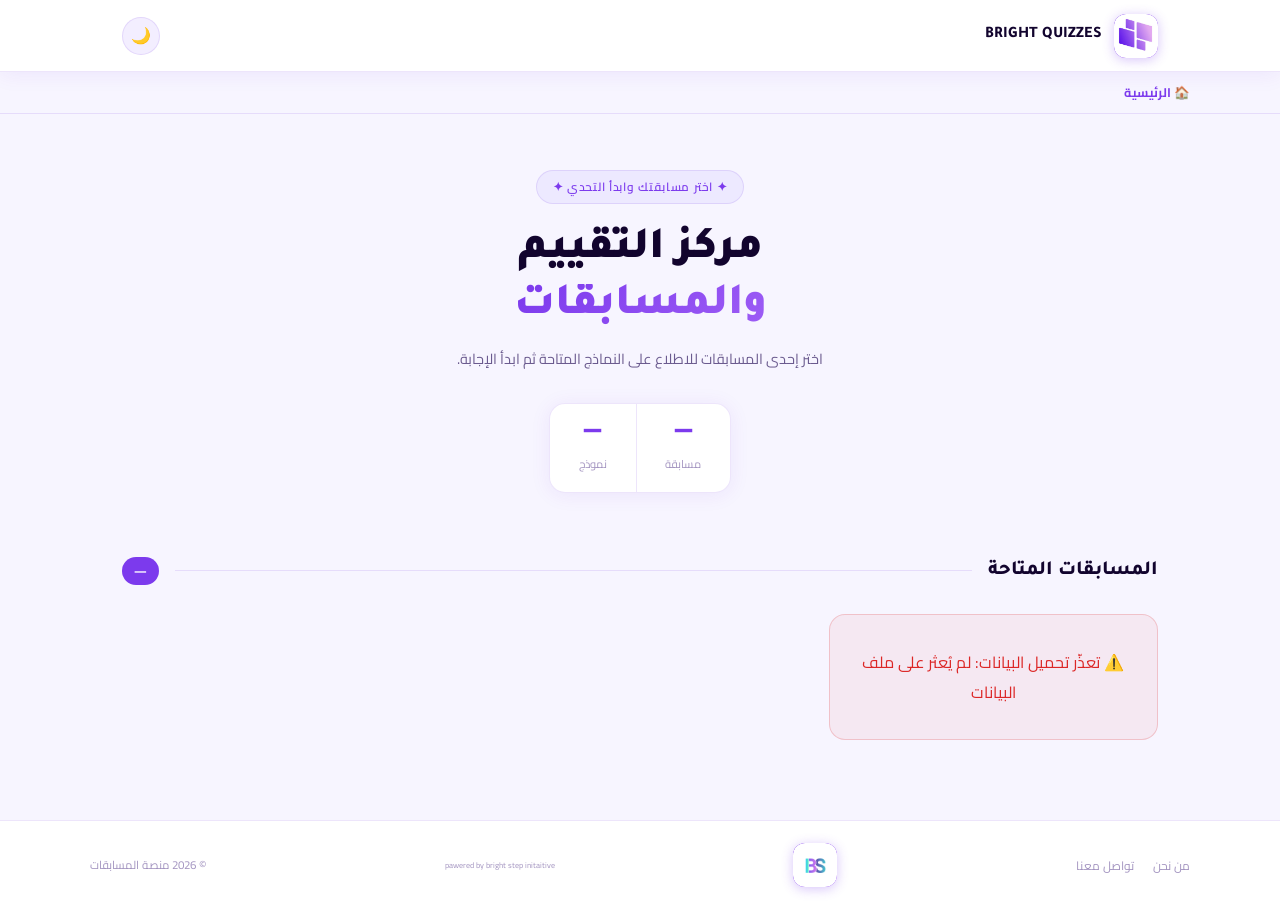
==== index.html @ 344b1417 "Add files via upload" ====
<!DOCTYPE html>
<html lang="ar" dir="rtl" data-theme="light">
<head>
<meta charset="UTF-8">
<meta name="viewport" content="width=device-width, initial-scale=1.0">
<title>منصة المسابقات</title>
<link rel="stylesheet" href="shared.css">
</head>
<body>

<!-- HEADER -->
<header>
  <div class="header-inner">
    <a class="logo-link" href="index.html">
      <div class="logo-img">
        <img src="logo.jpeg" alt="شعار" onerror="this.style.display='none';this.parentElement.textContent='🏆'">
      </div>
      <div class="logo-text">
        <span class="logo-name">BRIGHT QUIZZES</span>
      </div>
    </a>
    <div class="header-actions">
      <button class="theme-btn" id="theme-btn" title="تبديل الوضع">🌙</button>
    </div>
  </div>
</header>

<!-- BREADCRUMB -->
<div class="breadcrumb">
  <div class="breadcrumb-inner">
    <div id="breadcrumb-inner">
      <span class="bc-cur">🏠 الرئيسية</span>
    </div>
  </div>
</div>

<!-- HERO -->
<div class="page-wrap">
  <div class="hero">
    <div class="hero-label">✦ اختر مسابقتك وابدأ التحدي ✦</div>
    <h1>مركز التقييم<br><em>والمسابقات</em></h1>
    <p class="hero-desc">اختر إحدى المسابقات للاطلاع على النماذج المتاحة ثم ابدأ الإجابة.</p>
    <div class="hero-stats" id="hero-stats">
      <div class="stat-item"><span class="stat-num" id="stat-comps">—</span><span class="stat-lbl">مسابقة</span></div>
      <div class="stat-item"><span class="stat-num" id="stat-forms">—</span><span class="stat-lbl">نموذج</span></div>
    </div>
  </div>

  <!-- COMPETITIONS -->
  <div class="container">
    <div class="section-head">
      <h2>المسابقات المتاحة</h2>
      <div class="section-line"></div>
      <div class="section-badge" id="comps-badge">—</div>
    </div>
    <div class="comps-grid" id="comps-grid">
      <div class="loading-screen">
        <div class="spinner"></div>
        <span>جاري التحميل...</span>
      </div>
    </div>
  </div>
</div>

<!-- FOOTER -->
<footer>
  <div class="footer-inner">
    <div class="footer-links">
      <a href="#">من نحن</a>
      <a href="#">تواصل معنا</a>
    </div>
      <div class="logo-img">
        <img src="logo2.jpeg" alt="شعار" onerror="this.style.display='none';this.parentElement.textContent='🏆'">
      </div>
      <a href="#" style="font-size:0.5rem;color:var(--text-muted);
  text-decoration:none;transition:color var(--transition);">pawered by bright step initaitive</a>
    <div class="footer-copy">© 2026 منصة المسابقات</div>
  </div>
</footer>

<script src="shared.js"></script>
<script>
const LETTERS = ['أ','ب','ج','د','هـ'];

async function init() {
  try {
    const data = await loadMeta();
    const comps = data.competitions;

    // Stats
    const totalForms = comps.reduce((s, c) => s + c.forms.length, 0);
    document.getElementById('stat-comps').textContent = comps.length;
    document.getElementById('stat-forms').textContent = totalForms;
    document.getElementById('comps-badge').textContent = comps.length + ' مسابقات';

    // Cards
    const grid = document.getElementById('comps-grid');
    grid.innerHTML = comps.map(comp => {
      const totalQ = comp.forms.reduce((s, f) => s + f.count, 0);
      return `
        <div class="comp-card" onclick="location.href='competition.html?id=${comp.id}'">
          <div class="comp-card-banner">${comp.emoji}</div>
          <div class="comp-card-body">
            <div class="comp-card-tag">مسابقة ${comp.id}</div>
            <div class="comp-card-title">${comp.title}</div>
            <div class="comp-card-desc">${comp.desc}</div>
            <div class="comp-card-footer">
              <div class="comp-card-meta">
                <span class="meta-chip">📄 ${comp.forms.length} نماذج</span>
                <span class="meta-chip">❓ ${totalQ} سؤال</span>
                <span class="meta-chip">⚡ ${comp.level}</span>
              </div>
              <div class="comp-card-arrow">←</div>
            </div>
          </div>
        </div>`;
    }).join('');

  } catch(e) {
    document.getElementById('comps-grid').innerHTML =
      `<div class="error-box">⚠️ تعذّر تحميل البيانات: ${e.message}</div>`;
  }
}

init();
</script>
</body>
</html>
---- shared.css ----
@import url('https://fonts.googleapis.com/css2?family=Cairo:wght@300;400;600;700;900&family=Tajawal:wght@300;400;500;700;800;900&display=swap');

/* ─── THEME TOKENS ─────────────────────────────── */
:root {
  --bg:           #f7f5ff;
  --bg-2:         #ffffff;
  --surface:      #ffffff;
  --surface-2:    #f3eeff;
  --border:       rgba(109,40,217,0.12);
  --border-hover: rgba(109,40,217,0.35);
  --text:         #12042e;
  --text-soft:    #6b5b8f;
  --text-muted:   #a394c0;
  --purple:       #7c3aed;
  --purple-2:     #9d5cf5;
  --purple-pale:  #ede9ff;
  --gold:         #d97706;
  --green:        #059669;
  --red:          #dc2626;
  --shadow:       0 2px 20px rgba(109,40,217,0.08);
  --shadow-lg:    0 8px 40px rgba(109,40,217,0.16);
  --radius:       16px;
  --radius-sm:    10px;
  --transition:   0.22s ease;
}

[data-theme="dark"] {
  --bg:           #0c041a;
  --bg-2:         #120529;
  --surface:      rgba(255,255,255,0.03);
  --surface-2:    rgba(124,58,237,0.08);
  --border:       rgba(124,58,237,0.18);
  --border-hover: rgba(167,139,250,0.5);
  --text:         #f0eaff;
  --text-soft:    #9d82cc;
  --text-muted:   #5e4d7a;
  --purple:       #a855f7;
  --purple-2:     #c084fc;
  --purple-pale:  rgba(167,139,250,0.12);
  --gold:         #f5c842;
  --green:        #34d399;
  --red:          #fb7185;
  --shadow:       0 2px 20px rgba(0,0,0,0.4);
  --shadow-lg:    0 8px 40px rgba(0,0,0,0.5);
}

/* ─── RESET ─────────────────────────────────────── */
*,*::before,*::after{box-sizing:border-box;margin:0;padding:0}
html{scroll-behavior:smooth}
body{
  font-family:'Cairo',sans-serif;
  background:var(--bg);
  color:var(--text);
  min-height:100vh;
  transition:background var(--transition),color var(--transition);
  direction:rtl;
}

/* ─── HEADER ─────────────────────────────────────── */
header{
  background:var(--bg-2);
  border-bottom:1px solid var(--border);
  box-shadow:var(--shadow);
  position:sticky;top:0;z-index:100;
  transition:background var(--transition),box-shadow var(--transition);
}
.header-inner{
  max-width:1100px;margin:0 auto;
  display:flex;align-items:center;justify-content:space-between;
  gap:1.5rem;padding:0.85rem 2rem;
}
.logo-link{
  display:flex;align-items:center;gap:0.75rem;
  text-decoration:none;cursor:pointer;flex-shrink:0;
}
.logo-img{
  width:44px;height:44px;border-radius:12px;overflow:hidden;
  display:flex;align-items:center;justify-content:center;
  background:linear-gradient(135deg,var(--purple),var(--purple-2));
  box-shadow:0 2px 12px rgba(124,58,237,0.3);
}
.logo-img img{width:100%;height:100%;object-fit:cover;border-radius:12px;}
.logo-text{display:flex;flex-direction:column;line-height:1.2;}
.logo-name{font-family:'Tajawal',sans-serif;font-size:1rem;font-weight:800;color:var(--text);}
.logo-sub{font-size:0.67rem;color:var(--text-muted);letter-spacing:0.05em;}

.header-actions{display:flex;align-items:center;gap:0.75rem;}

/* theme toggle */
.theme-btn{
  width:38px;height:38px;border-radius:50%;
  background:var(--surface-2);border:1px solid var(--border);
  display:flex;align-items:center;justify-content:center;
  cursor:pointer;font-size:1rem;
  transition:all var(--transition);
  color:var(--text-soft);
}
.theme-btn:hover{border-color:var(--purple);color:var(--purple);transform:scale(1.08);}

/* ─── BREADCRUMB ─────────────────────────────────── */
.breadcrumb{
  background:var(--bg);
  border-bottom:1px solid var(--border);
  padding:0.55rem 2rem;
  transition:background var(--transition);
}
.breadcrumb-inner{
  max-width:1100px;margin:0 auto;
  display:flex;align-items:center;gap:0.4rem;
  font-size:0.78rem;color:var(--text-muted);
}
.bc-link{
  color:var(--text-soft);cursor:pointer;
  text-decoration:none;transition:color var(--transition);
}
.bc-link:hover{color:var(--purple);}
.bc-cur{color:var(--purple);font-weight:700;}
.bc-sep{color:var(--border-hover);font-size:0.7rem;}

/* ─── MAIN CONTAINER ─────────────────────────────── */
.container{max-width:1100px;margin:0 auto;padding:0 2rem 5rem;}
.quiz-container{max-width:680px;margin:0 auto;padding:0 1.5rem 5rem;}

/* ─── PAGE TRANSITIONS ───────────────────────────── */
.page-wrap{animation:fadeUp 0.35s ease both;}
@keyframes fadeUp{
  from{opacity:0;transform:translateY(14px);}
  to{opacity:1;transform:translateY(0);}
}

/* ─── SECTION TITLE ─────────────────────────────── */
.section-head{
  display:flex;align-items:center;gap:1rem;
  margin-bottom:1.8rem;padding-top:2rem;
}
.section-head h2{
  font-family:'Tajawal',sans-serif;
  font-size:1.25rem;font-weight:800;
  color:var(--text);white-space:nowrap;
}
.section-line{flex:1;height:1px;background:var(--border);}
.section-badge{
  background:var(--purple);color:#fff;
  font-size:0.72rem;font-weight:700;
  padding:0.2rem 0.75rem;border-radius:50px;
  white-space:nowrap;
}

/* ─── HERO ───────────────────────────────────────── */
.hero{
  text-align:center;
  padding:3.5rem 2rem 2rem;
}
.hero-label{
  display:inline-flex;align-items:center;gap:0.5rem;
  background:var(--purple-pale);
  border:1px solid var(--border);
  border-radius:50px;padding:0.3rem 1rem;
  font-size:0.74rem;color:var(--purple);
  font-weight:600;margin-bottom:1.2rem;
  letter-spacing:0.06em;
}
.hero h1{
  font-family:'Tajawal',sans-serif;
  font-size:clamp(1.8rem,4vw,2.8rem);
  font-weight:900;line-height:1.25;
  color:var(--text);margin-bottom:0.75rem;
}
.hero h1 em{
  font-style:normal;
  background:linear-gradient(135deg,var(--purple),var(--purple-2));
  -webkit-background-clip:text;-webkit-text-fill-color:transparent;background-clip:text;
}
.hero-desc{
  font-size:0.9rem;color:var(--text-soft);
  max-width:420px;margin:0 auto 2rem;line-height:1.7;
}
.hero-stats{
  display:inline-flex;gap:0;
  background:var(--surface);
  border:1px solid var(--border);
  border-radius:var(--radius);
  overflow:hidden;box-shadow:var(--shadow);
}
.stat-item{
  padding:0.9rem 1.8rem;text-align:center;
  border-left:1px solid var(--border);
}
.stat-item:last-child{border-left:none;}
.stat-num{
  font-family:'Tajawal',sans-serif;
  font-size:1.8rem;font-weight:900;
  color:var(--purple);display:block;line-height:1;
}
.stat-lbl{font-size:0.7rem;color:var(--text-muted);}

/* ─── COMPETITION CARDS ─────────────────────────── */
.comps-grid{
  display:grid;
  grid-template-columns:repeat(auto-fill,minmax(300px,1fr));
  gap:1.5rem;
}
.comp-card{
  background:var(--surface);
  border:1px solid var(--border);
  border-radius:var(--radius);
  overflow:hidden;cursor:pointer;
  transition:transform var(--transition),box-shadow var(--transition),border-color var(--transition);
  box-shadow:var(--shadow);
}
.comp-card:hover{
  transform:translateY(-5px);
  border-color:var(--border-hover);
  box-shadow:var(--shadow-lg);
}
.comp-card-banner{
  height:140px;
  background:linear-gradient(135deg,var(--purple),var(--purple-2));
  display:flex;align-items:center;justify-content:center;
  font-size:3.5rem;position:relative;overflow:hidden;
}
.comp-card-banner::after{
  content:'';position:absolute;inset:0;
  background:radial-gradient(circle at 70% 30%,rgba(255,255,255,0.15),transparent 60%);
}
.comp-card-body{padding:1.4rem;}
.comp-card-tag{
  display:inline-block;
  background:var(--purple-pale);
  color:var(--purple);
  font-size:0.69rem;font-weight:700;
  padding:0.18rem 0.65rem;border-radius:50px;
  margin-bottom:0.6rem;letter-spacing:0.04em;
}
.comp-card-title{
  font-family:'Tajawal',sans-serif;
  font-size:1.15rem;font-weight:800;
  color:var(--text);margin-bottom:0.4rem;
}
.comp-card-desc{
  font-size:0.8rem;color:var(--text-soft);
  line-height:1.6;margin-bottom:1rem;
}
.comp-card-footer{
  display:flex;align-items:center;justify-content:space-between;
  border-top:1px solid var(--border);padding-top:0.9rem;
}
.comp-card-meta{
  display:flex;gap:0.75rem;flex-wrap:wrap;
}
.meta-chip{
  font-size:0.72rem;color:var(--text-muted);
  display:flex;align-items:center;gap:0.25rem;
}
.comp-card-arrow{
  width:32px;height:32px;border-radius:50%;
  background:var(--purple-pale);
  display:flex;align-items:center;justify-content:center;
  color:var(--purple);font-size:0.9rem;
  transition:all var(--transition);
  border:1px solid var(--border);
}
.comp-card:hover .comp-card-arrow{
  background:var(--purple);color:#fff;
}

/* ─── FORM CARDS ─────────────────────────────────── */
.forms-grid{
  display:grid;
  grid-template-columns:repeat(auto-fill,minmax(260px,1fr));
  gap:1.25rem;
}
.form-card{
  background:var(--surface);
  border:1px solid var(--border);
  border-radius:var(--radius);
  overflow:hidden;cursor:pointer;
  transition:transform var(--transition),box-shadow var(--transition),border-color var(--transition);
  box-shadow:var(--shadow);
}
.form-card:hover{
  transform:translateY(-4px);
  border-color:var(--border-hover);
  box-shadow:var(--shadow-lg);
}
.form-card-top{
  padding:1.8rem 1.4rem;
  background:linear-gradient(135deg,var(--purple),var(--purple-2));
  text-align:center;position:relative;overflow:hidden;
}
.form-card-top::before{
  content:'';position:absolute;
  width:100px;height:100px;border-radius:50%;
  background:rgba(255,255,255,0.08);
  top:-30px;left:-20px;
}
.form-num{
  width:56px;height:56px;
  background:rgba(255,255,255,0.2);
  border-radius:14px;margin:0 auto 0.75rem;
  display:flex;align-items:center;justify-content:center;
  font-family:'Tajawal',sans-serif;
  font-size:1.5rem;font-weight:900;color:#fff;
  border:1.5px solid rgba(255,255,255,0.3);
  backdrop-filter:blur(8px);
}
.form-card-top h3{
  font-family:'Tajawal',sans-serif;
  font-size:1rem;font-weight:800;color:#fff;
}
.form-card-body{padding:1.2rem;}
.form-rows{display:flex;flex-direction:column;gap:0.5rem;margin-bottom:1rem;}
.form-row{
  display:flex;align-items:center;justify-content:space-between;
  font-size:0.78rem;
}
.form-row-label{color:var(--text-soft);}
.form-row-val{
  background:var(--purple-pale);
  color:var(--purple);
  font-size:0.72rem;font-weight:700;
  padding:0.15rem 0.6rem;border-radius:6px;
}
.form-row-val.ok{color:var(--green);background:rgba(5,150,105,0.08);}
.form-start-btn{
  display:flex;align-items:center;justify-content:center;gap:0.5rem;
  width:100%;padding:0.75rem;
  background:linear-gradient(135deg,var(--purple),var(--purple-2));
  border:none;border-radius:var(--radius-sm);
  color:#fff;font-family:'Cairo',sans-serif;
  font-size:0.875rem;font-weight:700;cursor:pointer;
  transition:all var(--transition);
  box-shadow:0 3px 12px rgba(124,58,237,0.3);
}
.form-start-btn:hover{box-shadow:0 6px 22px rgba(124,58,237,0.5);transform:translateY(-1px);}

/* ─── QUIZ ───────────────────────────────────────── */
.quiz-top-bar{
  background:var(--surface);
  border:1px solid var(--border);
  border-radius:var(--radius);
  padding:1.2rem 1.5rem;
  margin-bottom:1.75rem;
  display:flex;align-items:center;gap:1rem;
  box-shadow:var(--shadow);
}
.quiz-icon-wrap{
  width:48px;height:48px;flex-shrink:0;
  background:linear-gradient(135deg,var(--purple),var(--purple-2));
  border-radius:12px;
  display:flex;align-items:center;justify-content:center;
  font-size:1.4rem;
}
.quiz-meta{flex:1;}
.quiz-meta h3{
  font-family:'Tajawal',sans-serif;
  font-size:1rem;font-weight:800;color:var(--text);
}
.quiz-meta p{font-size:0.73rem;color:var(--text-muted);margin-top:1px;}
.quiz-prog{display:flex;flex-direction:column;align-items:flex-end;gap:0.3rem;}
.prog-txt{font-size:0.73rem;color:var(--text-soft);}
.prog-bg{
  width:100px;height:5px;
  background:var(--border);
  border-radius:3px;overflow:hidden;
}
.prog-fill{
  height:100%;
  background:linear-gradient(90deg,var(--purple),var(--purple-2));
  border-radius:3px;width:0%;
  transition:width 0.5s ease;
}

/* ─── QUESTION CARD ─────────────────────────────── */
.q-card{
  background:var(--surface);
  border:1px solid var(--border);
  border-radius:var(--radius);
  margin-bottom:1.25rem;
  overflow:hidden;
  box-shadow:var(--shadow);
  transition:border-color var(--transition);
}
.q-card.answered{border-color:var(--purple);}
.q-head{
  padding:1rem 1.4rem;
  border-bottom:1px solid var(--border);
  display:flex;gap:0.75rem;align-items:flex-start;
}
.q-num{
  width:28px;height:28px;flex-shrink:0;
  background:var(--purple-pale);
  border-radius:8px;
  display:flex;align-items:center;justify-content:center;
  font-size:0.72rem;font-weight:800;color:var(--purple);
  margin-top:1px;
}
.q-text{font-size:0.9rem;font-weight:600;color:var(--text);line-height:1.55;}
.options{padding:1rem 1.4rem;display:flex;flex-direction:column;gap:0.6rem;}
.option{
  display:flex;align-items:center;gap:0.8rem;
  padding:0.75rem 1rem;border-radius:var(--radius-sm);
  border:1.5px solid var(--border);
  background:var(--bg);
  cursor:pointer;transition:all var(--transition);user-select:none;
}
.option:hover{border-color:var(--border-hover);background:var(--purple-pale);}
.opt-ltr{
  width:26px;height:26px;flex-shrink:0;
  background:var(--surface-2);
  border-radius:7px;
  display:flex;align-items:center;justify-content:center;
  font-size:0.72rem;font-weight:800;color:var(--text-soft);
  transition:all var(--transition);
}
.opt-text{font-size:0.85rem;color:var(--text-soft);flex:1;line-height:1.4;transition:color var(--transition);}
.opt-check{
  width:18px;height:18px;border-radius:50%;flex-shrink:0;
  border:2px solid var(--border);
  display:flex;align-items:center;justify-content:center;
  transition:all var(--transition);
}
.opt-dot{width:8px;height:8px;border-radius:50%;background:var(--purple);transform:scale(0);transition:transform var(--transition);}

.option.selected{border-color:var(--purple)!important;background:var(--purple-pale)!important;}
.option.selected .opt-check{border-color:var(--purple);}
.option.selected .opt-dot{transform:scale(1);}
.option.selected .opt-text{color:var(--text);font-weight:600;}
.option.selected .opt-ltr{background:var(--purple);color:#fff;}

.option.correct{border-color:var(--green)!important;background:rgba(5,150,105,0.06)!important;pointer-events:none;}
.option.correct .opt-check{border-color:var(--green);}
.option.correct .opt-dot{background:var(--green);transform:scale(1);}
.option.correct .opt-text{color:var(--green);font-weight:600;}
.option.correct .opt-ltr{background:rgba(5,150,105,0.15);color:var(--green);}

.option.wrong{border-color:var(--red)!important;background:rgba(220,38,38,0.04)!important;pointer-events:none;opacity:0.65;}
.option.wrong .opt-check{border-color:var(--red);}
.option.wrong .opt-dot{background:var(--red);transform:scale(1);}
.option.wrong .opt-text{color:var(--red);}
.option.wrong .opt-ltr{background:rgba(220,38,38,0.1);color:var(--red);}

.option.dim{opacity:0.3;pointer-events:none;}

.q-feedback{
  margin:0 1.4rem 1rem;
  padding:0.6rem 0.9rem;
  border-radius:8px;
  font-size:0.79rem;font-weight:600;
  display:none;align-items:center;gap:0.45rem;
}
.q-feedback.show{display:flex;}
.q-feedback.ok{background:rgba(5,150,105,0.08);color:var(--green);border:1px solid rgba(5,150,105,0.2);}
.q-feedback.bad{background:rgba(220,38,38,0.06);color:var(--red);border:1px solid rgba(220,38,38,0.15);}

/* ─── QUIZ ACTIONS ───────────────────────────────── */
.quiz-actions{
  display:flex;gap:0.75rem;flex-wrap:wrap;
  margin-top:0.5rem;align-items:center;
}
.btn-primary{
  display:inline-flex;align-items:center;gap:0.45rem;
  padding:0.75rem 1.6rem;
  background:linear-gradient(135deg,var(--purple),var(--purple-2));
  color:#fff;border:none;border-radius:var(--radius-sm);
  font-family:'Cairo',sans-serif;font-size:0.875rem;font-weight:700;
  cursor:pointer;transition:all var(--transition);
  box-shadow:0 3px 14px rgba(124,58,237,0.35);
}
.btn-primary:hover{transform:translateY(-2px);box-shadow:0 6px 24px rgba(124,58,237,0.5);}
.btn-primary:disabled{opacity:0.45;cursor:not-allowed;transform:none;}
.btn-ghost{
  display:inline-flex;align-items:center;gap:0.45rem;
  padding:0.75rem 1.2rem;
  background:var(--surface);color:var(--text-soft);
  border:1px solid var(--border);border-radius:var(--radius-sm);
  font-family:'Cairo',sans-serif;font-size:0.82rem;font-weight:600;
  cursor:pointer;transition:all var(--transition);
}
.btn-ghost:hover{border-color:var(--border-hover);color:var(--text);}
.btn-gold{
  display:inline-flex;align-items:center;gap:0.45rem;
  padding:0.75rem 1.5rem;
  background:linear-gradient(135deg,#f59e0b,#d97706);
  color:#fff;border:none;border-radius:var(--radius-sm);
  font-family:'Cairo',sans-serif;font-size:0.875rem;font-weight:800;
  cursor:pointer;transition:all var(--transition);
  box-shadow:0 3px 14px rgba(217,119,6,0.3);
}
.btn-gold:hover{transform:translateY(-2px);box-shadow:0 6px 24px rgba(217,119,6,0.45);}

/* ─── RESULT BOX ─────────────────────────────────── */
.result-box{
  display:none;
  background:var(--surface);
  border:1px solid var(--border);
  border-radius:var(--radius);
  padding:2rem;text-align:center;
  margin-top:1.75rem;
  box-shadow:var(--shadow-lg);
}
.result-box.show{display:block;animation:fadeUp 0.4s ease both;}
.result-emoji{font-size:2.8rem;margin-bottom:0.6rem;}
.result-title{
  font-family:'Tajawal',sans-serif;
  font-size:1.4rem;font-weight:900;
  color:var(--purple);margin-bottom:0.35rem;
}
.result-score{font-size:0.9rem;color:var(--text-soft);margin-bottom:1.4rem;}
.result-score strong{color:var(--text);font-size:1.1rem;}
.result-btns{display:flex;gap:0.75rem;justify-content:center;flex-wrap:wrap;}

/* ─── LOADING ─────────────────────────────────────── */
.loading-screen{
  min-height:40vh;
  display:flex;flex-direction:column;
  align-items:center;justify-content:center;gap:1rem;
  color:var(--text-muted);font-size:0.85rem;
}
.spinner{
  width:36px;height:36px;border-radius:50%;
  border:3px solid var(--border);
  border-top-color:var(--purple);
  animation:spin 0.8s linear infinite;
}
@keyframes spin{to{transform:rotate(360deg);}}

/* ─── ERROR ───────────────────────────────────────── */
.error-box{
  background:rgba(220,38,38,0.06);
  border:1px solid rgba(220,38,38,0.2);
  border-radius:var(--radius);
  padding:2rem;text-align:center;
  color:var(--red);
}

/* ─── PAGE HERO ──────────────────────────────────── */
.page-hero{padding:2.5rem 2rem 0;text-align:center;}
.page-hero h2{
  font-family:'Tajawal',sans-serif;
  font-size:1.7rem;font-weight:900;
  color:var(--text);margin-bottom:0.35rem;
}
.page-hero p{font-size:0.85rem;color:var(--text-soft);}

/* ─── FOOTER ─────────────────────────────────────── */
footer{
  background:var(--surface);
  border-top:1px solid var(--border);
  padding:1.4rem 2rem;
  text-align:center;
}
.footer-inner{
  max-width:1100px;margin:0 auto;
  display:flex;align-items:center;justify-content:space-between;
  gap:1rem;flex-wrap:wrap;
}
.footer-links{display:flex;gap:1.2rem;}
.footer-links a{
  font-size:0.75rem;color:var(--text-muted);
  text-decoration:none;transition:color var(--transition);
}
.footer-links a:hover{color:var(--purple);}
.footer-copy{font-size:0.72rem;color:var(--text-muted);}

/* ─── RESPONSIVE ─────────────────────────────────── */
@media(max-width:680px){
  .header-inner{padding:0.7rem 1rem;}
  .comps-grid,.forms-grid{grid-template-columns:1fr;}
  .hero-stats{flex-direction:column;gap:0;}
  .stat-item{border-left:none;border-bottom:1px solid var(--border);}
  .stat-item:last-child{border-bottom:none;}
  .footer-inner{flex-direction:column;gap:0.75rem;}
  .page-hero{padding:1.5rem 1rem 0;}
}
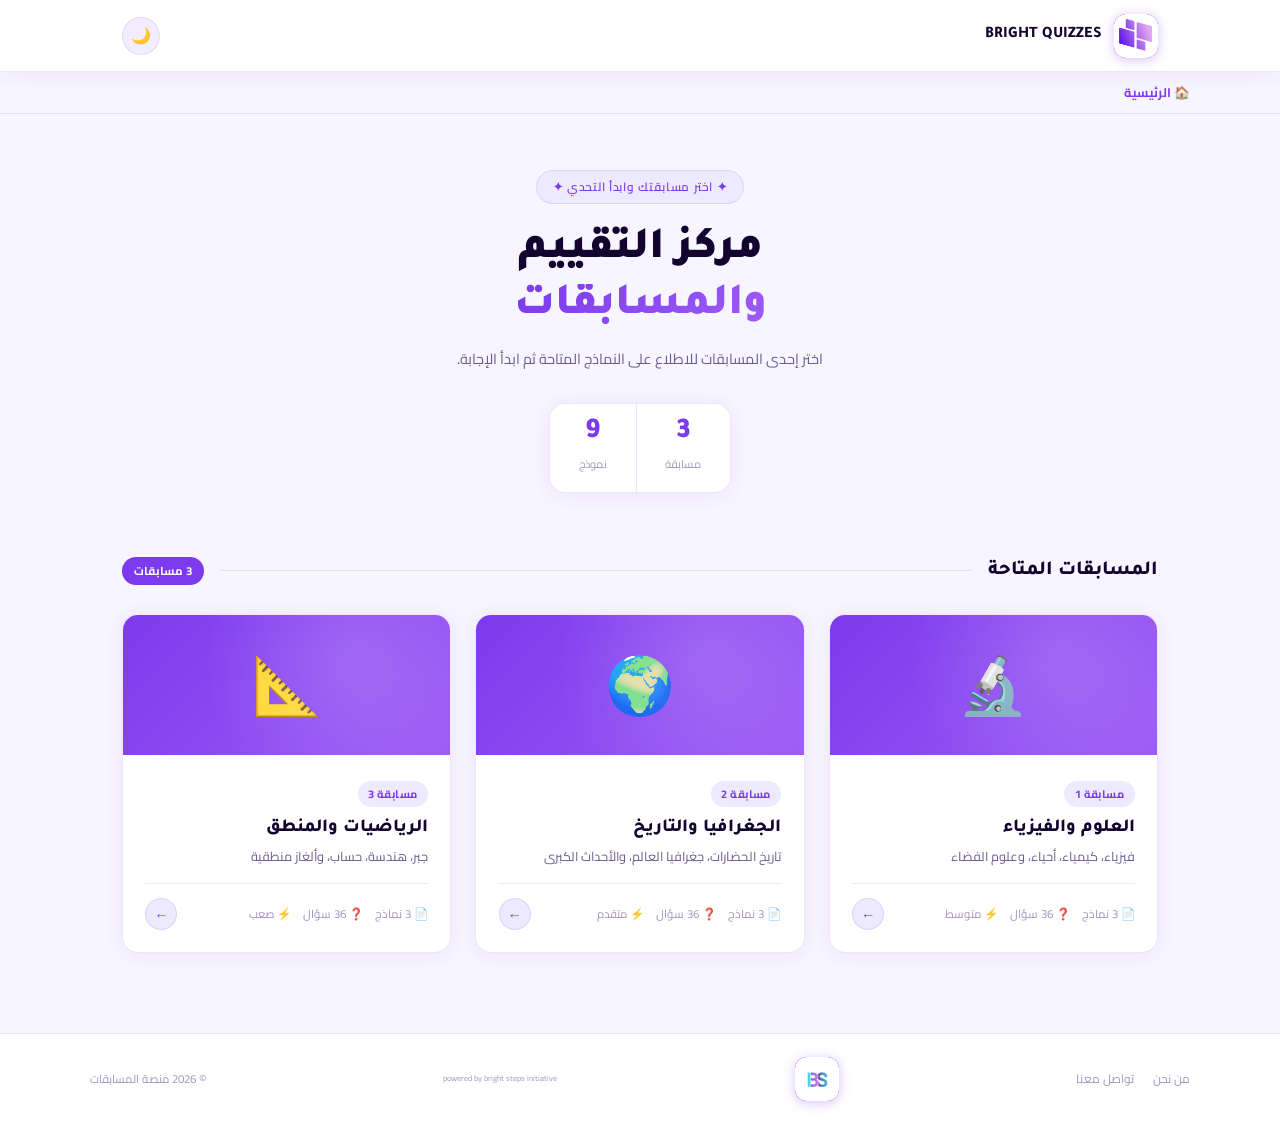
==== commit 3f6d0fe2: "Update index.html" ====
--- a/index.html
+++ b/index.html
@@ -73,7 +73,7 @@
         <img src="logo2.jpeg" alt="شعار" onerror="this.style.display='none';this.parentElement.textContent='🏆'">
       </div>
       <a href="#" style="font-size:0.5rem;color:var(--text-muted);
-  text-decoration:none;transition:color var(--transition);">pawered by bright step initaitive</a>
+  text-decoration:none;transition:color var(--transition);">powered by bright steps initiative</a>
     <div class="footer-copy">© 2026 منصة المسابقات</div>
   </div>
 </footer>
